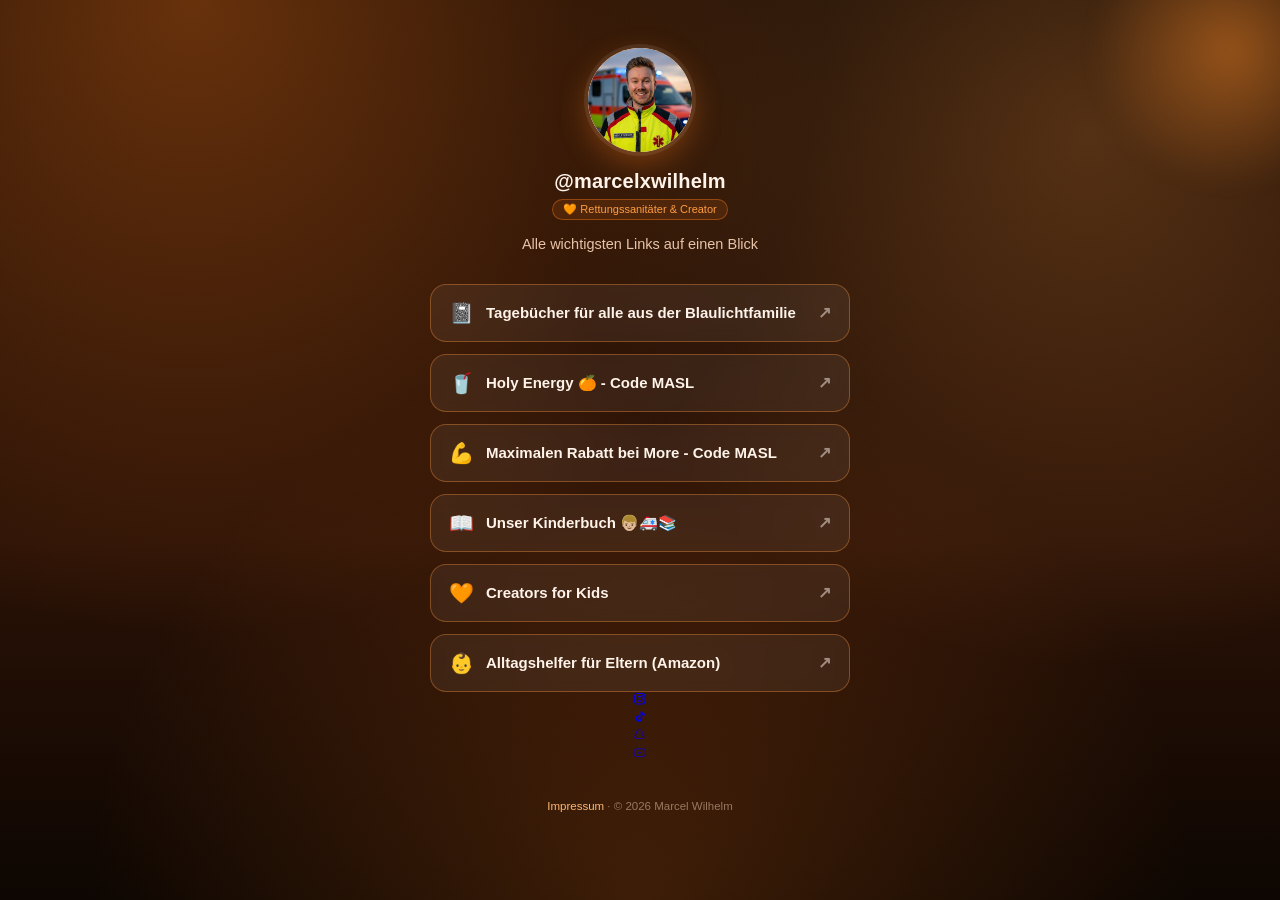
==== index.html @ 03afd4d0 "Update index.html" ====
<!DOCTYPE html>
<html lang="de">
<head>
<meta charset="UTF-8">
<meta name="viewport" content="width=device-width, initial-scale=1, maximum-scale=1, viewport-fit=cover">
<title>@marcelxwilhelm</title>
<meta name="description" content="Alle wichtigsten Links auf einen Blick">
<link rel="stylesheet" href="css/style.css">
</head>
<body>
  <div class="glow-orb"></div>
  <div class="wrap">
    <div class="avatar"><img src="img/profile.jpg" alt="Marcel Wilhelm"></div>
    <div class="handle">@marcelxwilhelm</div>
    <div class="badge">🧡 Rettungssanitäter &amp; Creator</div>
    <div class="bio">Alle wichtigsten Links auf einen Blick </div>
    <div class="links">
      <a class="link flash" href="https://shr.pn/egYp" target="_blank" rel="noopener">
        <span class="emoji">📓</span>
        <span class="label">Tagebücher für alle aus der Blaulichtfamilie</span>
        <span class="arrow">↗</span>
      </a>
      <a class="link" href="https://weareholy.com/Marcelxwilhelm" target="_blank" rel="noopener">
        <span class="emoji">🥤</span>
        <span class="label">Holy Energy 🍊 - Code MASL</span>
        <span class="arrow">↗</span>
      </a>
      <a class="link" href="https://morenutrition.de/instagram/masl" target="_blank" rel="noopener">
        <span class="emoji">💪</span>
        <span class="label">Maximalen Rabatt bei More - Code MASL</span>
        <span class="arrow">↗</span>
      </a>
        <a class="link" href="https://marcelwilhelm.de/" target="_blank" rel="noopener">
        <span class="emoji">📖</span>
        <span class="label">Unser Kinderbuch 👦🏼🚑📚</span>
        <span class="arrow">↗</span>
      </a>
      <a class="link" href="https://creatorsforkids.de/" target="_blank" rel="noopener">
        <span class="emoji">🧡</span>
        <span class="label">Creators for Kids</span>
        <span class="arrow">↗</span>
      </a>
      <a class="link" href="https://amzn.to/4hbW5w1" target="_blank" rel="noopener">
        <span class="emoji">👶</span>
        <span class="label">Alltagshelfer für Eltern (Amazon)</span>
        <span class="arrow">↗</span>
      </a>
    </div>
    <div class="socials">
      <a class="social" href="https://www.instagram.com/marcelxwilhelm/?hl=de" target="_blank" rel="noopener" aria-label="Instagram">
        <svg viewBox="0 0 24 24" fill="none" xmlns="http://www.w3.org/2000/svg">
          <rect x="2.5" y="2.5" width="19" height="19" rx="5.5" stroke="currentColor" stroke-width="1.8"/>
          <circle cx="12" cy="12" r="4.3" stroke="currentColor" stroke-width="1.8"/>
          <circle cx="17.4" cy="6.6" r="1.15" fill="currentColor"/>
        </svg>
      </a>
      <a class="social" href="https://www.tiktok.com/@marcel.wilhelm?lang=de-DE" target="_blank" rel="noopener" aria-label="TikTok">
        <svg viewBox="0 0 24 24" fill="none" xmlns="http://www.w3.org/2000/svg">
          <path d="M16.6 2.5c.5 2.4 2 4 4.6 4.2v3.1c-1.6.1-3-.4-4.6-1.3v6.4c0 4-3.2 6.6-6.7 6.1-2.6-.4-4.6-2.5-4.9-5.1-.4-3.6 2.4-6.6 5.9-6.6.3 0 .6 0 .9.1v3.3c-.3-.1-.6-.2-.9-.2-1.6 0-2.8 1.4-2.5 3 .2 1.1 1.1 2 2.2 2.1 1.6.2 3-1 3-2.6V2.5h2z" fill="currentColor"/>
        </svg>
      </a>
      <a class="social" href="https://www.snapchat.com/@marcelwilhelm13?locale=nb-NO" target="_blank" rel="noopener" aria-label="Snapchat">
        <svg viewBox="0 0 24 24" fill="none" xmlns="http://www.w3.org/2000/svg">
          <path d="M12 3.2c2.5 0 4.3 2 4.3 4.5 0 1 0 2.1.1 2.7.1.3.6.5 1.2.5.4 0 .8-.1 1.1-.2.3-.1.7 0 .8.4.1.3 0 .6-.3.8-.4.3-1 .6-1.7.9-.2.1-.3.3-.2.6.2.7.9 1.8 3 2.2.2 0 .4.3.3.5-.2.6-1.1 1-2.3 1.2-.1 0-.2.1-.2.3-.1.2-.1.5-.2.7-.1.3-.3.4-.6.4h-.1c-.5-.1-1-.2-1.6-.2-.9 0-1.5.2-2.1.5-.6.3-1.2.6-2.1.6s-1.5-.3-2.1-.6c-.6-.3-1.2-.5-2.1-.5-.6 0-1.1.1-1.6.2h-.1c-.3 0-.5-.1-.6-.4-.1-.2-.1-.5-.2-.7 0-.2-.1-.3-.2-.3-1.2-.2-2.1-.6-2.3-1.2-.1-.2.1-.5.3-.5 2.1-.4 2.8-1.5 3-2.2.1-.3 0-.5-.2-.6-.7-.3-1.3-.6-1.7-.9-.3-.2-.4-.5-.3-.8.1-.4.5-.5.8-.4.3.1.7.2 1.1.2.6 0 1.1-.2 1.2-.5.1-.6.1-1.7.1-2.7 0-2.5 1.8-4.5 4.3-4.5z" stroke="currentColor" stroke-width="1.3" stroke-linejoin="round"/>
        </svg>
      </a>
      <a class="social" href="https://www.youtube.com/@MarcelxWilhelm" target="_blank" rel="noopener" aria-label="YouTube">
        <svg viewBox="0 0 24 24" fill="none" xmlns="http://www.w3.org/2000/svg">
          <path d="M21.6 7.7c-.2-1.2-1.1-2.1-2.3-2.3C17.5 5 12 5 12 5s-5.5 0-7.3.4C3.5 5.6 2.6 6.5 2.4 7.7 2 9.5 2 12 2 12s0 2.5.4 4.3c.2 1.2 1.1 2.1 2.3 2.3C6.5 19 12 19 12 19s5.5 0 7.3-.4c1.2-.2 2.1-1.1 2.3-2.3.4-1.8.4-4.3.4-4.3s0-2.5-.4-4.3z" stroke="currentColor" stroke-width="1.3" stroke-linejoin="round"/>
          <path d="M10 9.7l5 2.3-5 2.3V9.7z" fill="currentColor"/>
        </svg>
      </a>
    </div>
    <div class="footer">
      <a href="https://memora.gg/impressum" target="_blank" rel="noopener">Impressum</a> · © 2026 Marcel Wilhelm
    </div>
  </div>
  <script>
    // Kurzes Aufleuchten beim Antippen (funktioniert auch im Instagram-Browser).
    // Klappt es nicht, bleibt der Link einfach im normalen Design – kein Dauer-Leuchten.
    document.querySelectorAll('.link.flash').forEach(function(el){
      var timer;
      function flash(){
        el.classList.add('is-active');
        clearTimeout(timer);
        timer = setTimeout(function(){ el.classList.remove('is-active'); }, 350);
      }
      el.addEventListener('touchstart', flash, {passive:true});
      el.addEventListener('mousedown', flash);
    });
  </script>
</body>
</html>
---- css/style.css ----
:root{
  --bg-1:#160a04;
  --bg-2:#2b1206;
  --orange-1:#ff7a1a;
  --orange-2:#ff9d42;
  --orange-3:#ffb877;
  --card:rgba(255,255,255,0.06);
  --card-border:rgba(255,154,66,0.35);
  --text:#fff3ea;
  --text-dim:#e7c3a8;
}
*{box-sizing:border-box;}
html,body{margin:0;padding:0;}
body{
  min-height:100vh;
  font-family:-apple-system,BlinkMacSystemFont,"Segoe UI",Roboto,Helvetica,Arial,sans-serif;
  background:
    radial-gradient(circle at 15% 0%, rgba(255,122,26,0.35), transparent 45%),
    radial-gradient(circle at 85% 15%, rgba(255,157,66,0.25), transparent 40%),
    radial-gradient(circle at 50% 100%, rgba(255,122,26,0.20), transparent 50%),
    linear-gradient(180deg, var(--bg-1), var(--bg-2) 60%, #0d0602);
  color:var(--text);
  display:flex;
  justify-content:center;
  padding:0 0 60px;
  -webkit-tap-highlight-color:transparent;
}
.wrap{
  width:100%;
  max-width:460px;
  padding:48px 20px 20px;
  display:flex;
  flex-direction:column;
  align-items:center;
}
.glow-orb{
  position:fixed;
  width:280px;height:280px;
  border-radius:50%;
  background:radial-gradient(circle, rgba(255,140,40,0.45), transparent 70%);
  filter:blur(10px);
  top:-90px;right:-90px;
  z-index:0;
  pointer-events:none;
}
.avatar{
  width:104px;height:104px;
  border-radius:50%;
  display:flex;align-items:center;justify-content:center;
  font-size:40px;
  background:linear-gradient(145deg, var(--orange-1), #ffcf9c);
  box-shadow:0 0 0 4px rgba(255,255,255,0.08), 0 10px 30px rgba(255,122,26,0.35);
  margin-bottom:16px;
  position:relative;
  z-index:1;
  overflow:hidden;
}
.avatar img{
  width:100%;
  height:100%;
  object-fit:cover;
  display:block;
}
.handle{
  font-size:20px;
  font-weight:700;
  letter-spacing:0.2px;
  margin:2px 0 6px;
  z-index:1;
}
.badge{
  display:inline-flex;
  align-items:center;
  gap:5px;
  font-size:11px;
  color:var(--orange-2);
  background:rgba(255,122,26,0.12);
  border:1px solid rgba(255,122,26,0.4);
  padding:3px 10px;
  border-radius:999px;
  margin-bottom:14px;
}
.bio{
  text-align:center;
  color:var(--text-dim);
  font-size:14.5px;
  line-height:1.5;
  max-width:340px;
  margin-bottom:28px;
  z-index:1;
}
.links{
  width:100%;
  display:flex;
  flex-direction:column;
  gap:12px;
  z-index:1;
}
a.link{
  text-decoration:none;
  color:var(--text);
  background:var(--card);
  border:1px solid var(--card-border);
  backdrop-filter:blur(6px);
  padding:16px 18px;
  border-radius:16px;
  font-size:15px;
  font-weight:600;
  display:flex;
  align-items:center;
  gap:12px;
  position:relative;
  overflow:hidden;
  transition:transform .18s ease, background .18s ease, box-shadow .18s ease;
}
a.link::before{
  content:"";
  position:absolute;
  inset:0;
  background:linear-gradient(90deg, rgba(255,122,26,0.18), transparent 60%);
  opacity:0;
  transition:opacity .18s ease;
}
a.link:active{transform:scale(0.97);}
a.link:hover{
  border-color:var(--orange-2);
  box-shadow:0 6px 20px rgba(255,122,26,0.25);
}
a.link:hover::before{opacity:1;}
a.link .emoji{font-size:20px;flex-shrink:0;}
a.link .label{flex:1;line-height:1.35;}
a.link .arrow{
  opacity:0.5;
  font-size:16px;
  transition:transform .18s ease;
}
a.link:hover .arrow{transform:translateX(3px);opacity:0.9;}
a.flash.is-active{
  background:linear-gradient(135deg, rgba(255,122,26,0.9), rgba(255,157,66,0.85));
  border:1px solid rgba(255,255,255,0.25);
  color:#1a0c02;
  box-shadow:0 10px 28px rgba(255,122,26,0.4);
  transition:background .15s ease, box-shadow .15s ease, color .15s ease, border-color .15s ease;
}
.divider{
  width:100%;
  display:flex;
  align-items:center;
  gap:10px;
  margin:22px 0 4px;
  color:var(--text-dim);
  font-size:11px;
  text-transform:uppercase;
  letter-spacing:1.5px;
  z-index:1;
}
.divider::before,.divider::after{
  content:"";
  flex:1;
  height:1px;
  background:rgba(255,255,255,0.12);
}
.footer{
  margin-top:36px;
  text-align:center;
  font-size:11.5px;
  color:rgba(231,195,168,0.55);
  z-index:1;
}
.footer a{color:var(--orange-3);text-decoration:none;}
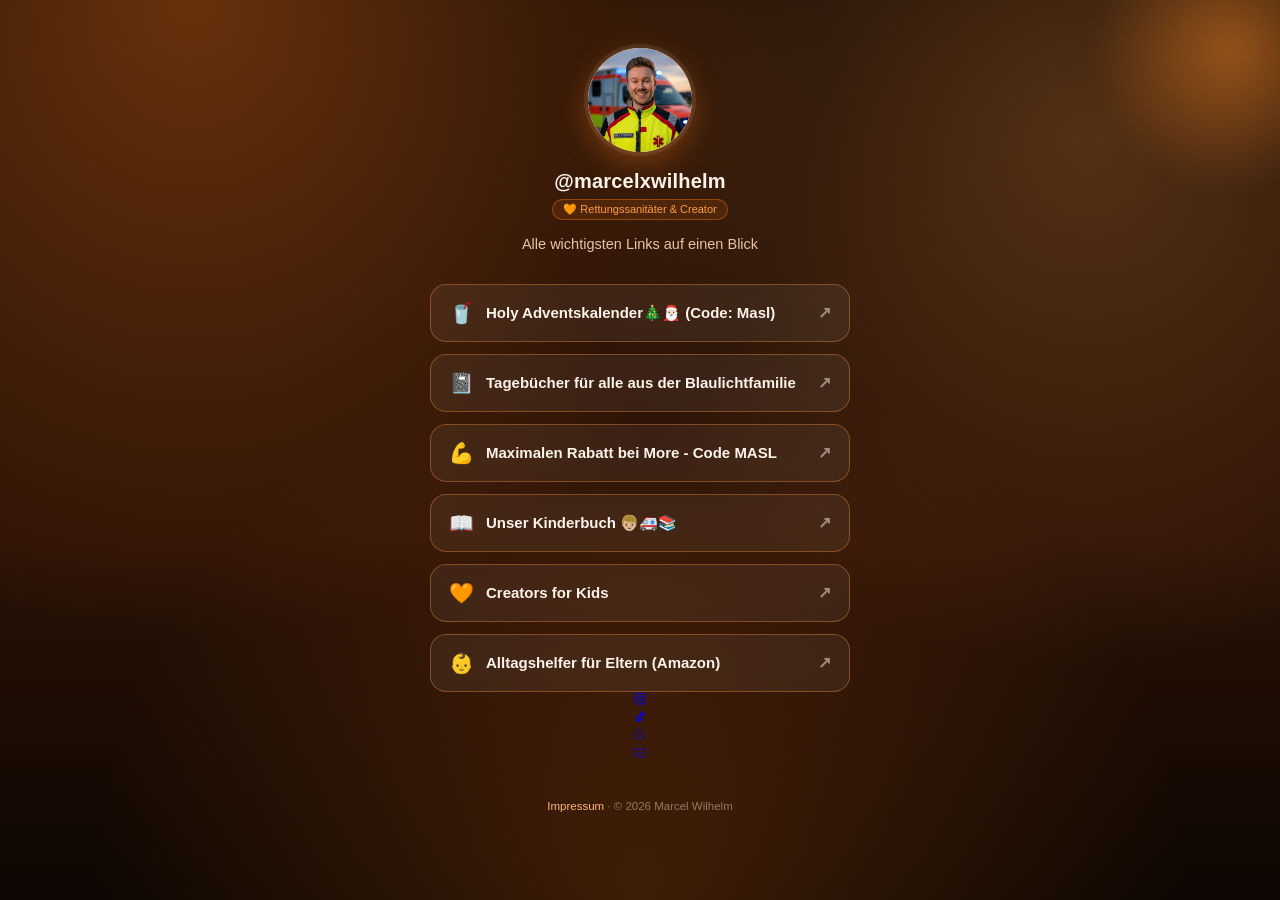
==== commit 3c17d09c: "Update index.html" ====
--- a/index.html
+++ b/index.html
@@ -15,16 +15,17 @@
     <div class="badge">🧡 Rettungssanitäter &amp; Creator</div>
     <div class="bio">Alle wichtigsten Links auf einen Blick </div>
     <div class="links">
+          <a class="link" href="https://de.holy.com/?ref=Marcelxwilhelm&utm_medium=creator&utm_source=creator" target="_blank" rel="noopener">
+        <span class="emoji">🥤</span>
+        <span class="label">Holy Adventskalender🎄🎅🏻 (Code: Masl)</span>
+        <span class="arrow">↗</span>
+      </a>
       <a class="link flash" href="https://shr.pn/egYp" target="_blank" rel="noopener">
         <span class="emoji">📓</span>
         <span class="label">Tagebücher für alle aus der Blaulichtfamilie</span>
         <span class="arrow">↗</span>
       </a>
-      <a class="link" href="https://weareholy.com/Marcelxwilhelm" target="_blank" rel="noopener">
-        <span class="emoji">🥤</span>
-        <span class="label">Holy Energy 🍊 - Code MASL</span>
-        <span class="arrow">↗</span>
-      </a>
+  
       <a class="link" href="https://morenutrition.de/instagram/masl" target="_blank" rel="noopener">
         <span class="emoji">💪</span>
         <span class="label">Maximalen Rabatt bei More - Code MASL</span>
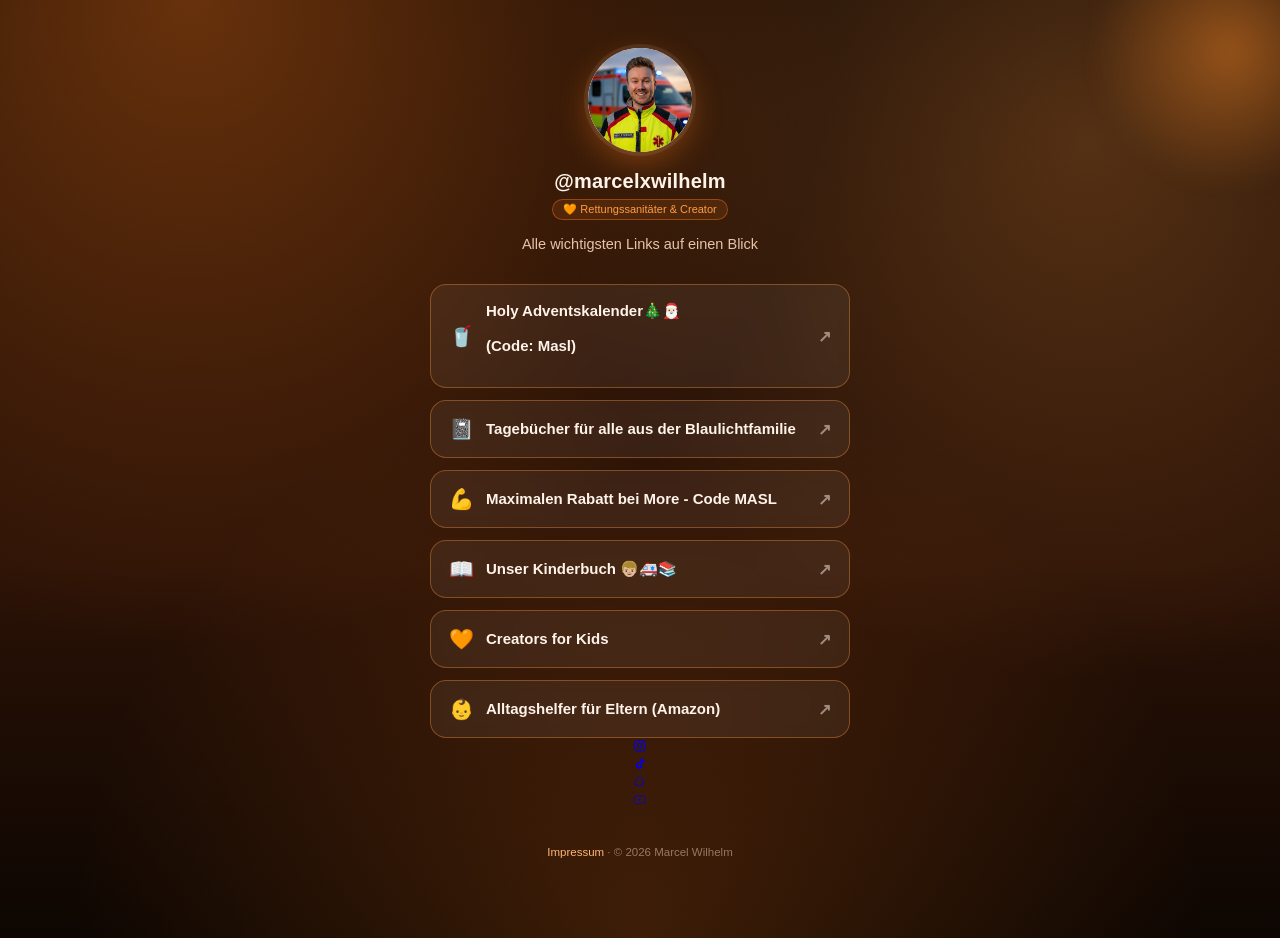
==== commit d8c371d7: "Modify label formatting for Holy Adventskalender link Updated the label in the Holy Adventskalender " ====
--- a/index.html
+++ b/index.html
@@ -17,7 +17,7 @@
     <div class="links">
           <a class="link" href="https://de.holy.com/?ref=Marcelxwilhelm&utm_medium=creator&utm_source=creator" target="_blank" rel="noopener">
         <span class="emoji">🥤</span>
-        <span class="label">Holy Adventskalender🎄🎅🏻 (Code: Masl)</span>
+        <span class="label">Holy Adventskalender🎄🎅🏻<p>(Code: Masl)</p> </span>
         <span class="arrow">↗</span>
       </a>
       <a class="link flash" href="https://shr.pn/egYp" target="_blank" rel="noopener">
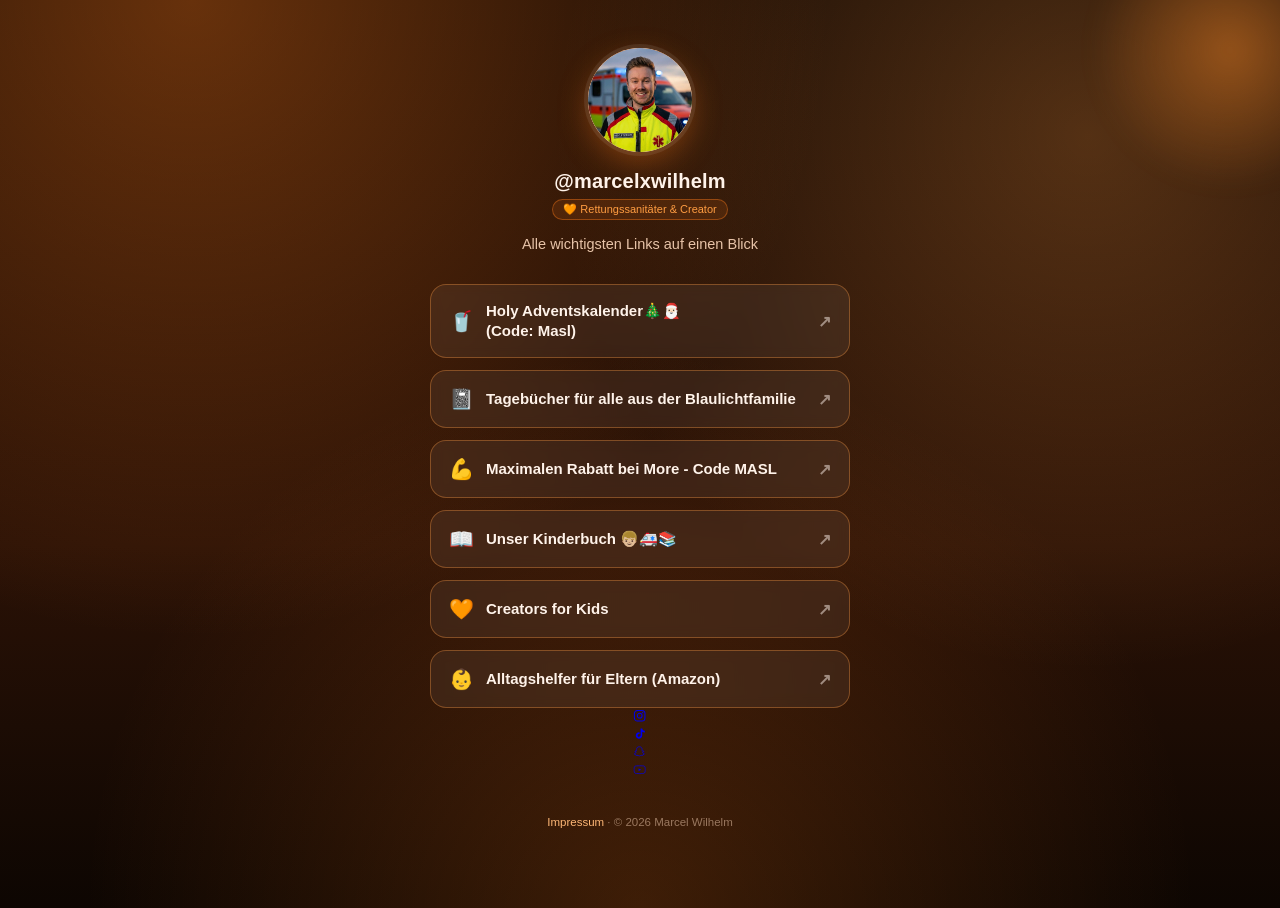
==== commit 6e97e390: "Update index.html" ====
--- a/index.html
+++ b/index.html
@@ -17,7 +17,7 @@
     <div class="links">
           <a class="link" href="https://de.holy.com/?ref=Marcelxwilhelm&utm_medium=creator&utm_source=creator" target="_blank" rel="noopener">
         <span class="emoji">🥤</span>
-        <span class="label">Holy Adventskalender🎄🎅🏻<p>(Code: Masl)</p> </span>
+        <span class="label">Holy Adventskalender🎄🎅🏻<br>(Code: Masl)</span>
         <span class="arrow">↗</span>
       </a>
       <a class="link flash" href="https://shr.pn/egYp" target="_blank" rel="noopener">
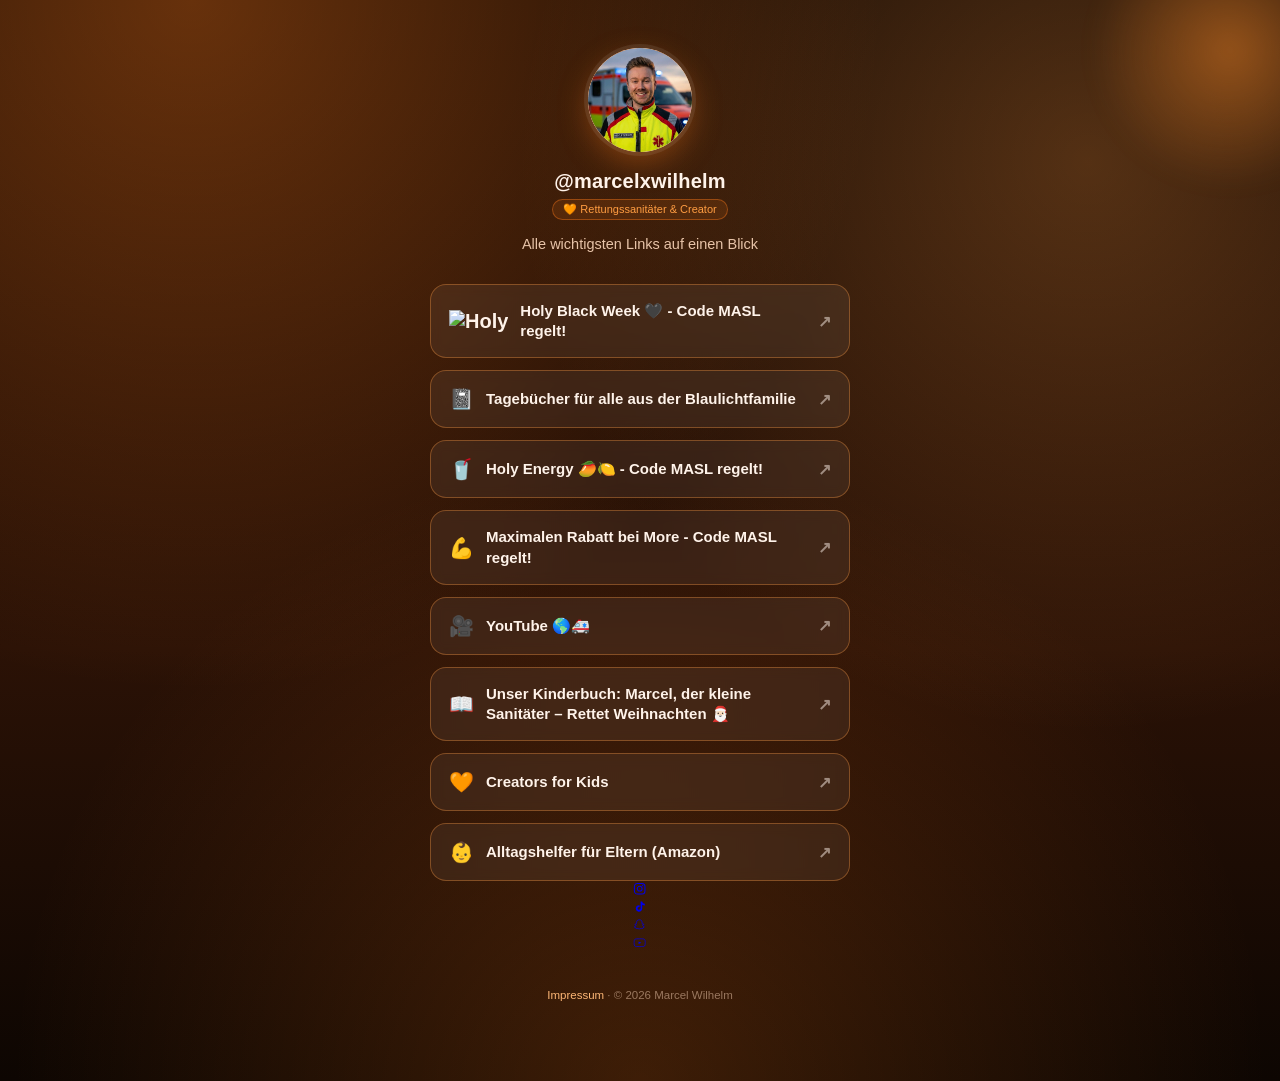
==== commit 561991a3: "Add files via upload" ====
--- a/index.html
+++ b/index.html
@@ -15,9 +15,9 @@
     <div class="badge">🧡 Rettungssanitäter &amp; Creator</div>
     <div class="bio">Alle wichtigsten Links auf einen Blick </div>
     <div class="links">
-          <a class="link" href="https://de.holy.com/?ref=Marcelxwilhelm&utm_medium=creator&utm_source=creator" target="_blank" rel="noopener">
-        <span class="emoji">🥤</span>
-        <span class="label">Holy Adventskalender🎄🎅🏻<br>(Code: Masl)</span>
+      <a class="link" href="https://weareholy.com/Marcelxwilhelm" target="_blank" rel="noopener">
+        <span class="emoji emoji-logo"><img src="img/holy-logo.png" alt="Holy"></span>
+        <span class="label">Holy Black Week 🖤 - Code MASL regelt!</span>
         <span class="arrow">↗</span>
       </a>
       <a class="link flash" href="https://shr.pn/egYp" target="_blank" rel="noopener">
@@ -25,15 +25,24 @@
         <span class="label">Tagebücher für alle aus der Blaulichtfamilie</span>
         <span class="arrow">↗</span>
       </a>
-  
+      <a class="link" href="https://weareholy.com/Marcelxwilhelm" target="_blank" rel="noopener">
+        <span class="emoji">🥤</span>
+        <span class="label">Holy Energy 🥭🍋 - Code MASL regelt!</span>
+        <span class="arrow">↗</span>
+      </a>
       <a class="link" href="https://morenutrition.de/instagram/masl" target="_blank" rel="noopener">
         <span class="emoji">💪</span>
-        <span class="label">Maximalen Rabatt bei More - Code MASL</span>
+        <span class="label">Maximalen Rabatt bei More - Code MASL regelt!</span>
         <span class="arrow">↗</span>
       </a>
-        <a class="link" href="https://marcelwilhelm.de/" target="_blank" rel="noopener">
+      <a class="link" href="https://youtube.com/@marcelxwilhelm?si=0mJxeWpfwaNnicUM" target="_blank" rel="noopener">
+        <span class="emoji">🎥</span>
+        <span class="label">YouTube 🌎🚑</span>
+        <span class="arrow">↗</span>
+      </a>
+      <a class="link" href="https://marcelwilhelm.de/" target="_blank" rel="noopener">
         <span class="emoji">📖</span>
-        <span class="label">Unser Kinderbuch 👦🏼🚑📚</span>
+        <span class="label">Unser Kinderbuch: Marcel, der kleine Sanitäter – Rettet Weihnachten 🎅🏻</span>
         <span class="arrow">↗</span>
       </a>
       <a class="link" href="https://creatorsforkids.de/" target="_blank" rel="noopener">
@@ -73,7 +82,7 @@
       </a>
     </div>
     <div class="footer">
-      <a href="https://memora.gg/impressum" target="_blank" rel="noopener">Impressum</a> · © 2026 Marcel Wilhelm
+      <a href="https://www.vybebrothers.com/imprint" target="_blank" rel="noopener">Impressum</a> · © 2026 Marcel Wilhelm
     </div>
   </div>
   <script>
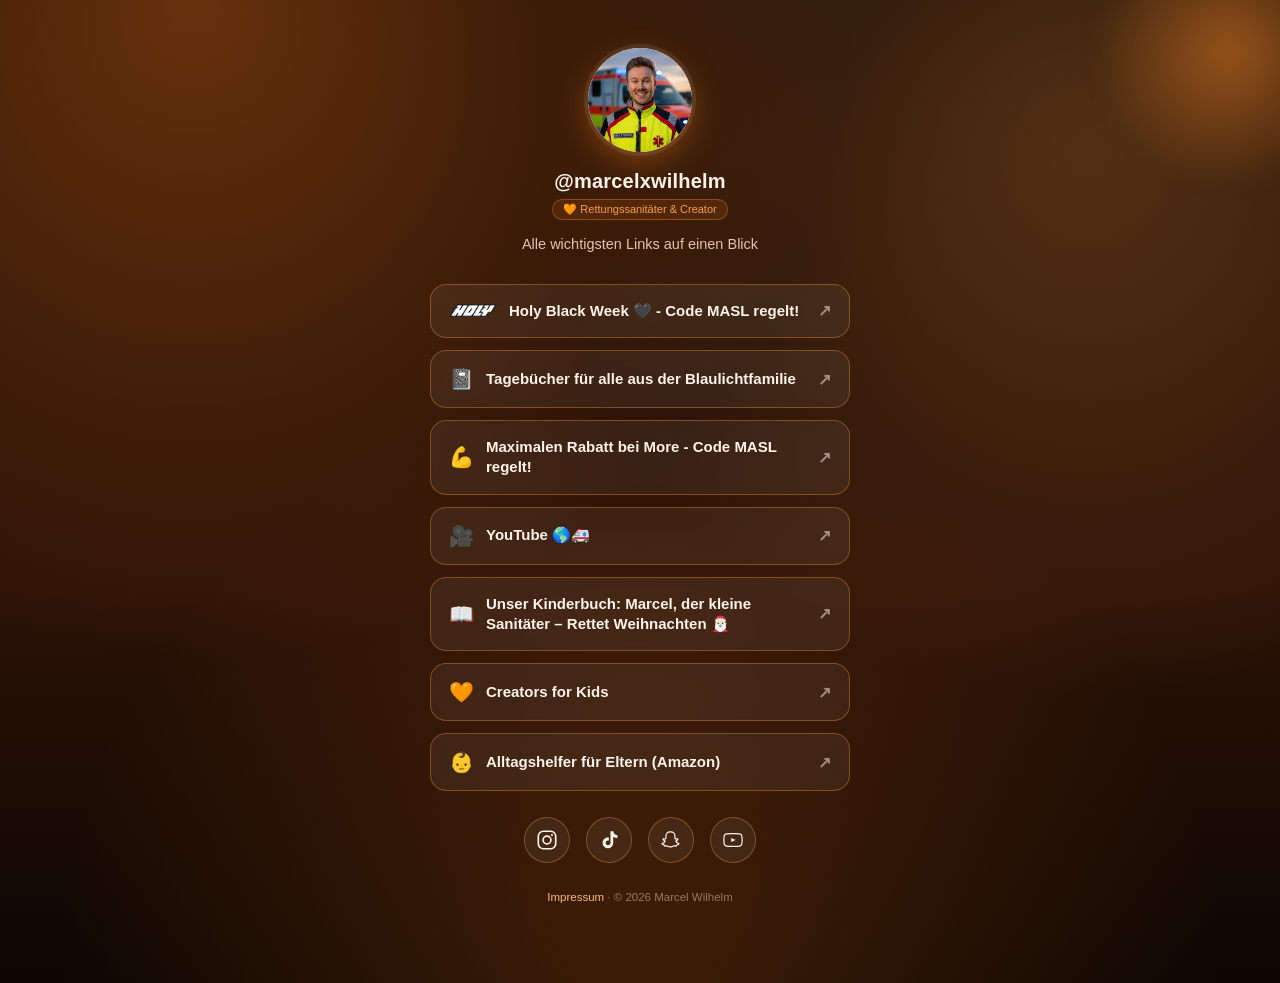
==== commit b06fd8b0: "Add files via upload" ====
--- a/index.html
+++ b/index.html
@@ -23,11 +23,6 @@
       <a class="link flash" href="https://shr.pn/egYp" target="_blank" rel="noopener">
         <span class="emoji">📓</span>
         <span class="label">Tagebücher für alle aus der Blaulichtfamilie</span>
-        <span class="arrow">↗</span>
-      </a>
-      <a class="link" href="https://weareholy.com/Marcelxwilhelm" target="_blank" rel="noopener">
-        <span class="emoji">🥤</span>
-        <span class="label">Holy Energy 🥭🍋 - Code MASL regelt!</span>
         <span class="arrow">↗</span>
       </a>
       <a class="link" href="https://morenutrition.de/instagram/masl" target="_blank" rel="noopener">
--- a/css/style.css
+++ b/css/style.css
@@ -128,6 +128,8 @@
 }
 a.link:hover::before{opacity:1;}
 a.link .emoji{font-size:20px;flex-shrink:0;}
+a.link .emoji-logo{width:48px;display:flex;align-items:center;}
+a.link .emoji-logo img{width:100%;height:auto;display:block;}
 a.link .label{flex:1;line-height:1.35;}
 a.link .arrow{
   opacity:0.5;
@@ -160,8 +162,32 @@
   height:1px;
   background:rgba(255,255,255,0.12);
 }
+.socials{
+  display:flex;
+  justify-content:center;
+  gap:16px;
+  margin-top:26px;
+  z-index:1;
+}
+.social{
+  width:46px;height:46px;
+  border-radius:50%;
+  display:flex;align-items:center;justify-content:center;
+  color:var(--text);
+  background:var(--card);
+  border:1px solid var(--card-border);
+  transition:transform .18s ease, background .18s ease, box-shadow .18s ease, color .18s ease;
+}
+.social svg{width:22px;height:22px;}
+.social:hover{
+  color:#1a0c02;
+  background:linear-gradient(135deg, var(--orange-1), var(--orange-2));
+  border-color:transparent;
+  box-shadow:0 6px 18px rgba(255,122,26,0.35);
+}
+.social:active{transform:scale(0.92);}
 .footer{
-  margin-top:36px;
+  margin-top:28px;
   text-align:center;
   font-size:11.5px;
   color:rgba(231,195,168,0.55);
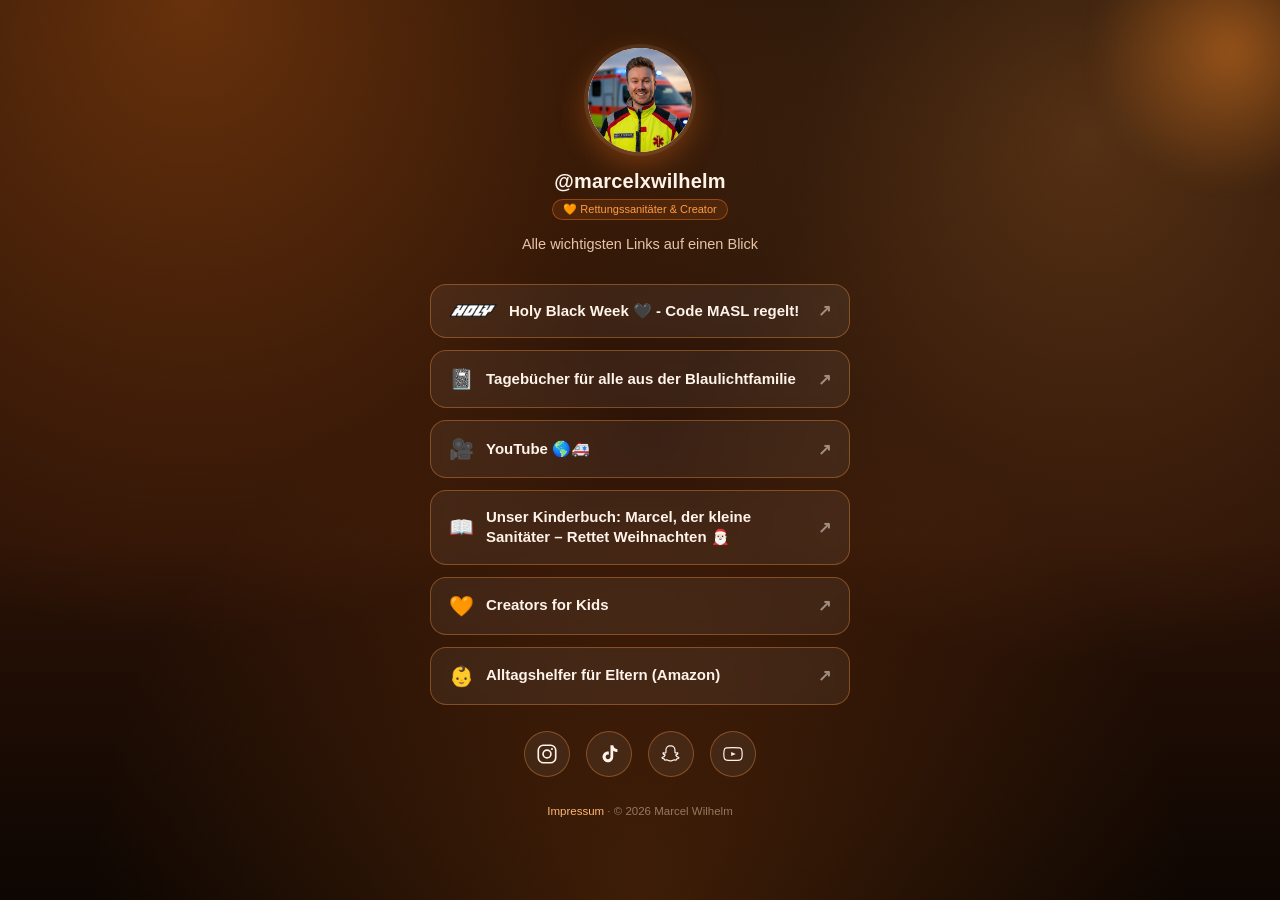
==== commit e0fd429d: "Add files via upload" ====
--- a/index.html
+++ b/index.html
@@ -23,11 +23,6 @@
       <a class="link flash" href="https://shr.pn/egYp" target="_blank" rel="noopener">
         <span class="emoji">📓</span>
         <span class="label">Tagebücher für alle aus der Blaulichtfamilie</span>
-        <span class="arrow">↗</span>
-      </a>
-      <a class="link" href="https://morenutrition.de/instagram/masl" target="_blank" rel="noopener">
-        <span class="emoji">💪</span>
-        <span class="label">Maximalen Rabatt bei More - Code MASL regelt!</span>
         <span class="arrow">↗</span>
       </a>
       <a class="link" href="https://youtube.com/@marcelxwilhelm?si=0mJxeWpfwaNnicUM" target="_blank" rel="noopener">
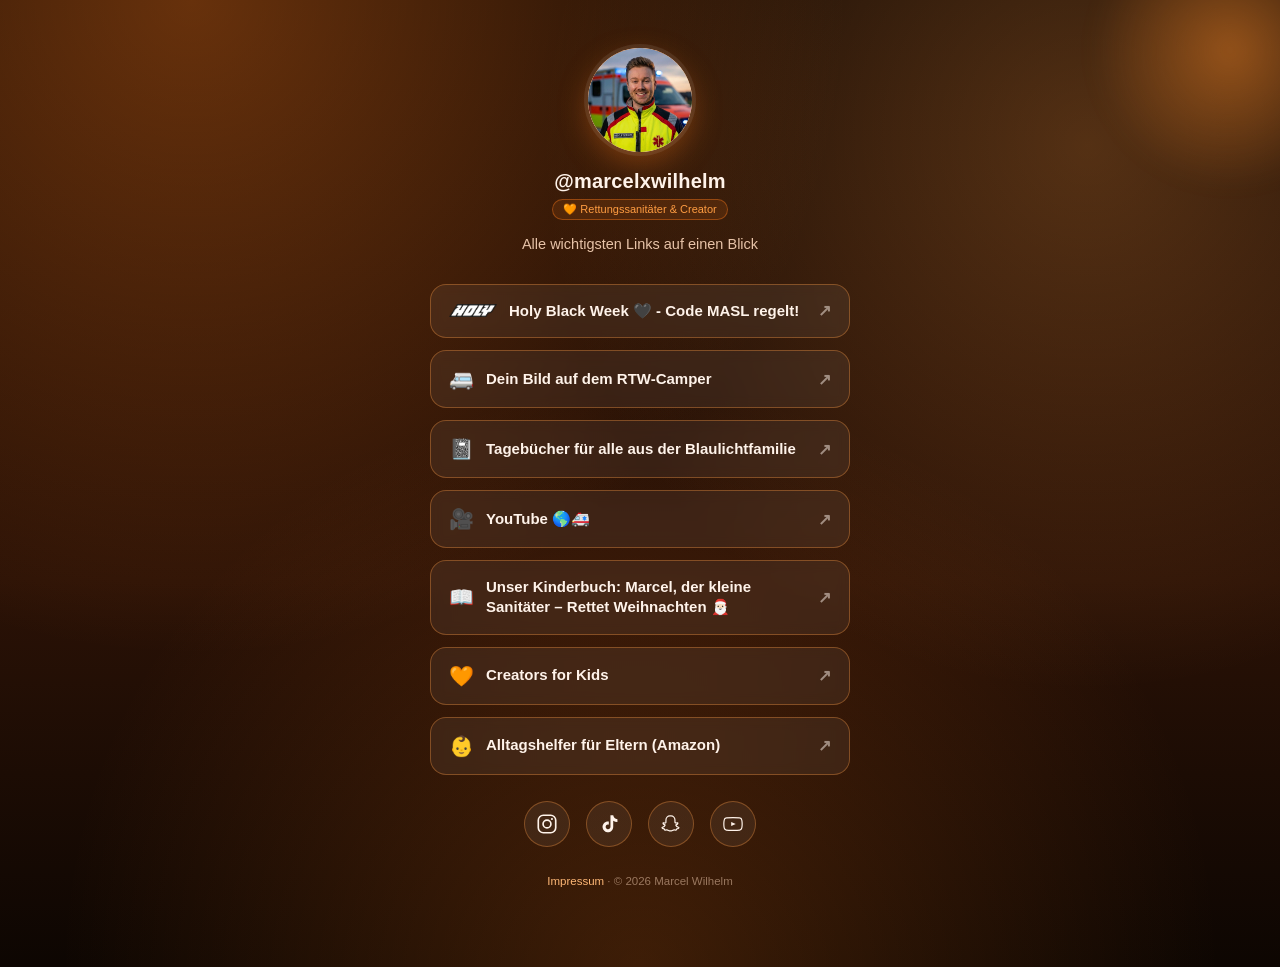
==== commit f6148b04: "Add files via upload" ====
--- a/index.html
+++ b/index.html
@@ -18,6 +18,11 @@
       <a class="link" href="https://weareholy.com/Marcelxwilhelm" target="_blank" rel="noopener">
         <span class="emoji emoji-logo"><img src="img/holy-logo.png" alt="Holy"></span>
         <span class="label">Holy Black Week 🖤 - Code MASL regelt!</span>
+        <span class="arrow">↗</span>
+      </a>
+      <a class="link" href="https://marcelwilhelm.de/pages/mitmachen" target="_blank" rel="noopener">
+        <span class="emoji">🚐</span>
+        <span class="label">Dein Bild auf dem RTW-Camper</span>
         <span class="arrow">↗</span>
       </a>
       <a class="link flash" href="https://shr.pn/egYp" target="_blank" rel="noopener">
